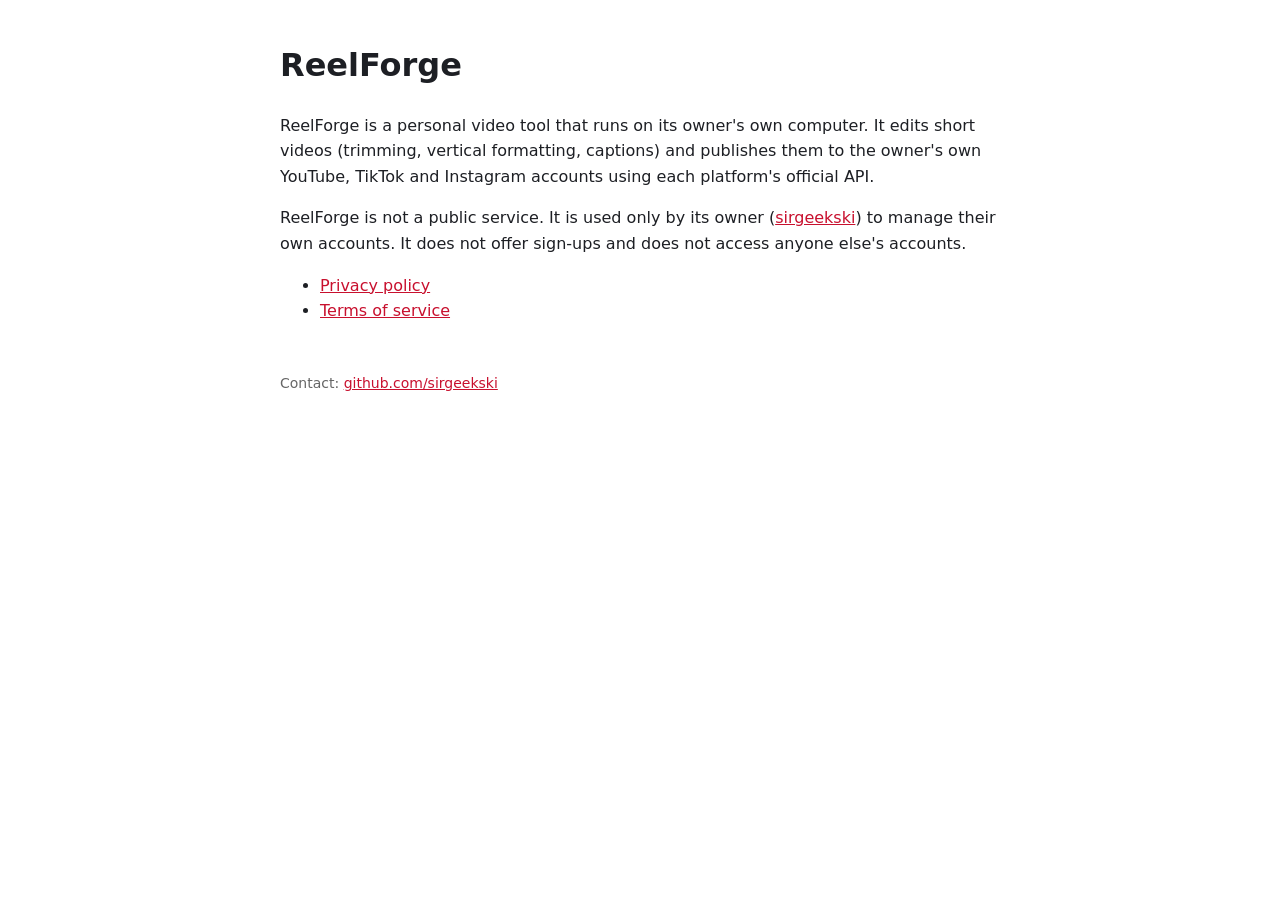
==== index.html @ de7cf2fb "Add files via upload" ====
<!doctype html>
<html lang="en">
<head>
<meta charset="utf-8">
<meta name="viewport" content="width=device-width, initial-scale=1">
<title>ReelForge</title>
<style>
body { font-family: system-ui, sans-serif; max-width: 720px; margin: 40px auto; padding: 0 16px; line-height: 1.6; color: #1d1f24; background: #fff; }
a { color: #c8102e; }
footer { margin-top: 48px; font-size: 14px; color: #666; }
</style>
</head>
<body>
<h1>ReelForge</h1>
<p>ReelForge is a personal video tool that runs on its owner's own computer. It edits short videos (trimming,
vertical formatting, captions) and publishes them to the owner's own YouTube, TikTok and Instagram accounts
using each platform's official API.</p>
<p>ReelForge is not a public service. It is used only by its owner (<a href="https://github.com/sirgeekski">sirgeekski</a>)
to manage their own accounts. It does not offer sign-ups and does not access anyone else's accounts.</p>
<ul>
<li><a href="privacy.html">Privacy policy</a></li>
<li><a href="terms.html">Terms of service</a></li>
</ul>
<footer>Contact: <a href="https://github.com/sirgeekski">github.com/sirgeekski</a></footer>
</body>
</html>
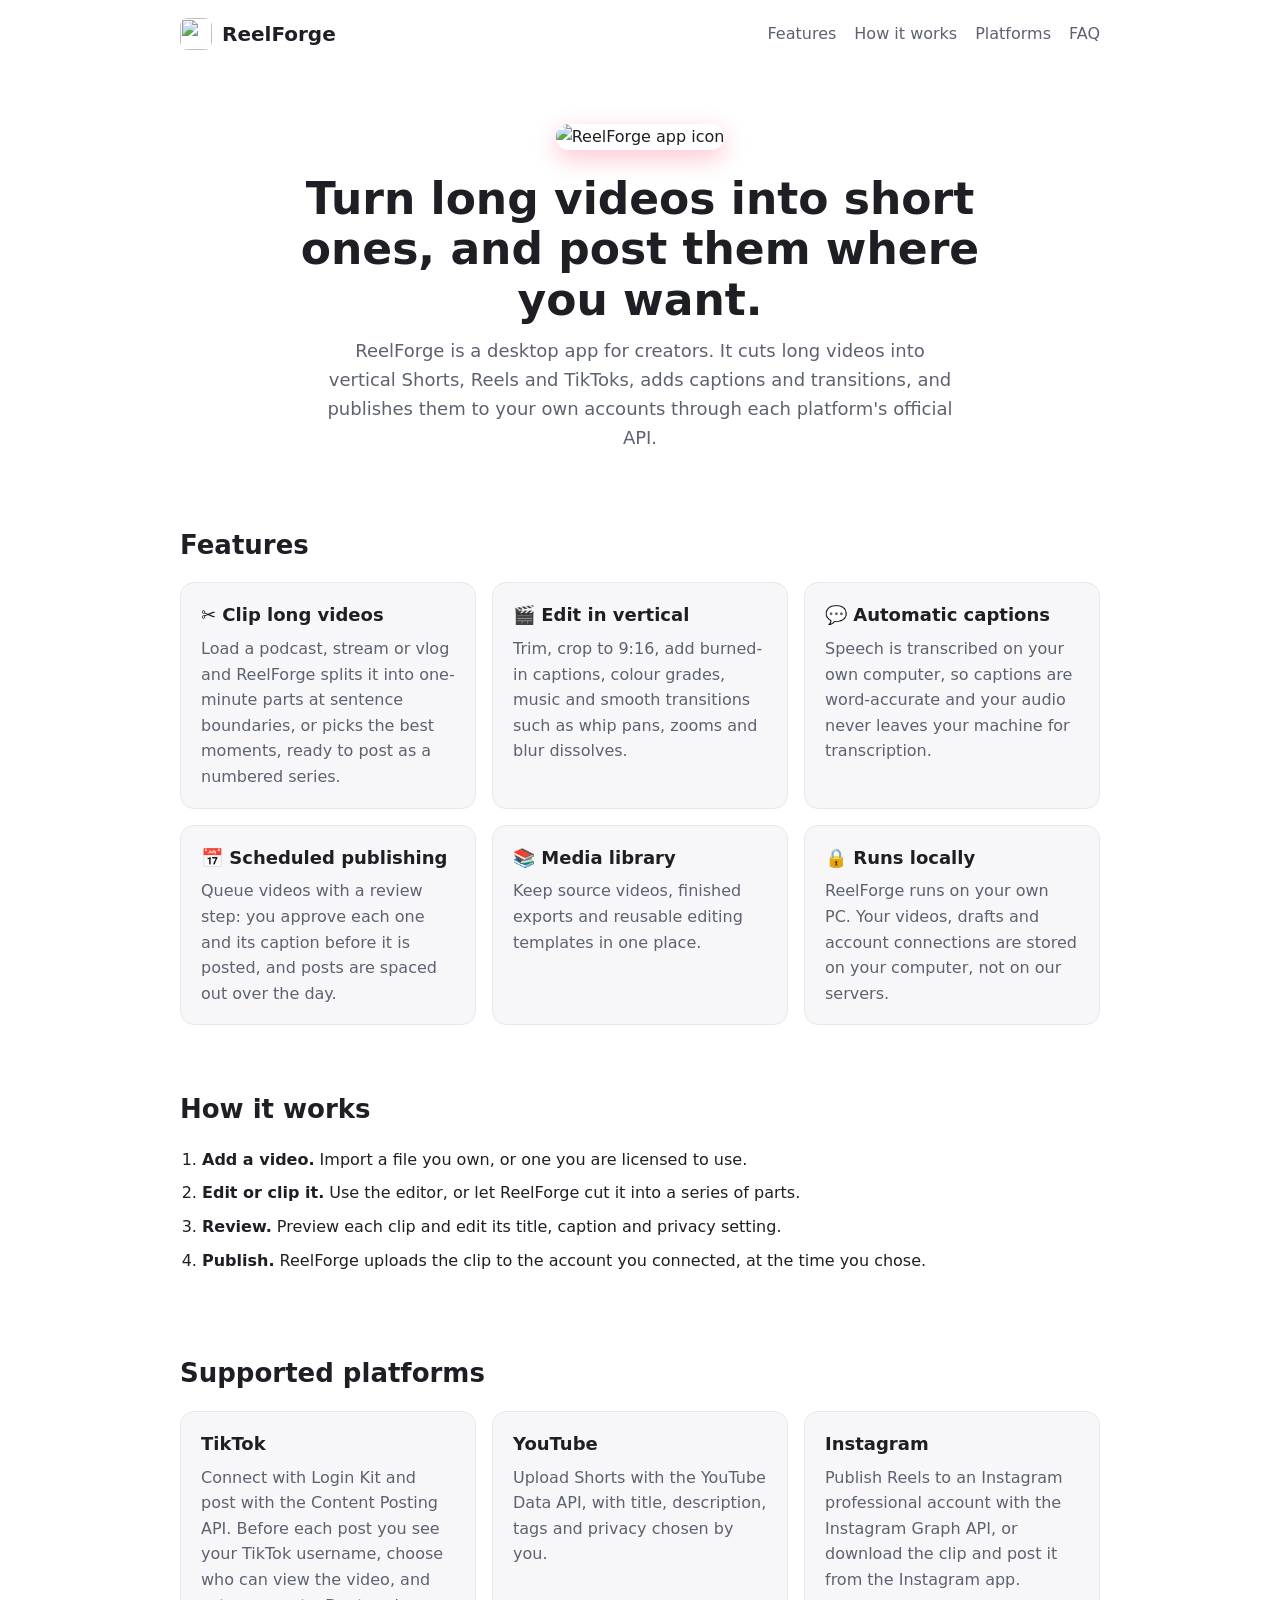
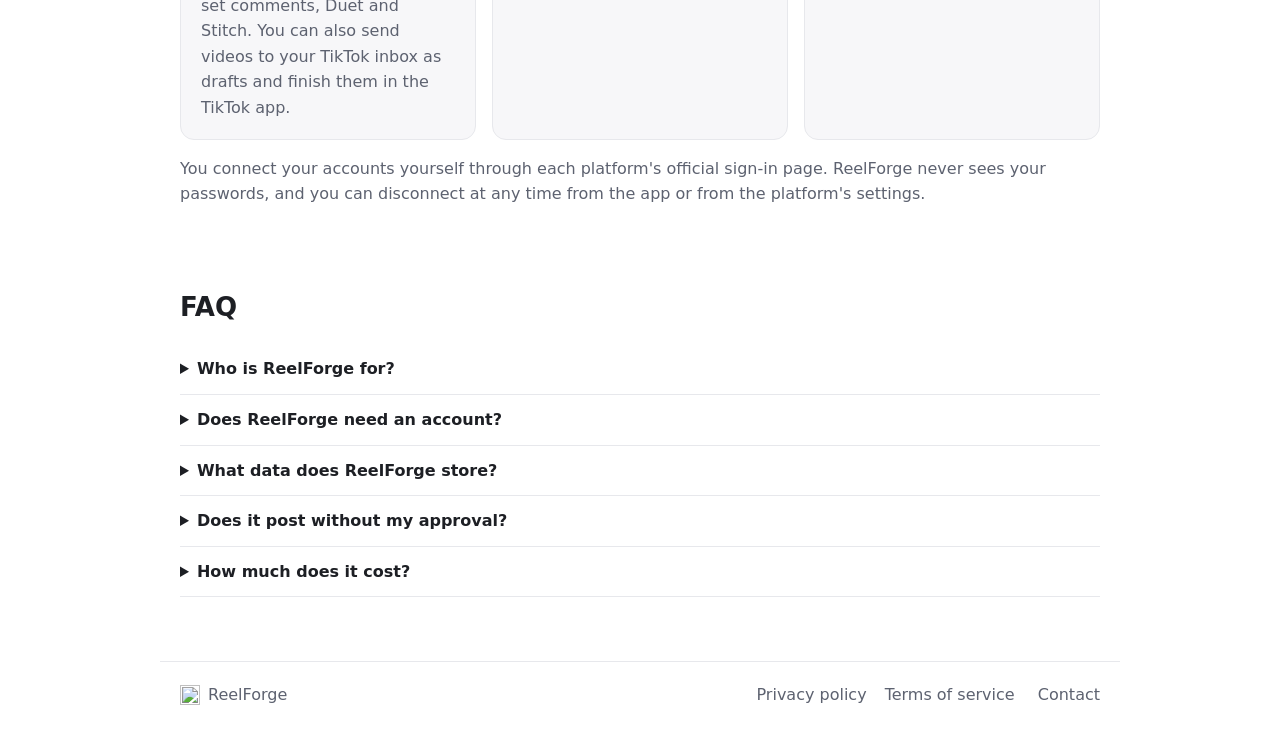
==== commit f9064208: "Full website: features, FAQ, matching favicon" ====
--- a/index.html
+++ b/index.html
@@ -3,24 +3,88 @@
 <head>
 <meta charset="utf-8">
 <meta name="viewport" content="width=device-width, initial-scale=1">
-<title>ReelForge</title>
-<style>
-body { font-family: system-ui, sans-serif; max-width: 720px; margin: 40px auto; padding: 0 16px; line-height: 1.6; color: #1d1f24; background: #fff; }
-a { color: #c8102e; }
-footer { margin-top: 48px; font-size: 14px; color: #666; }
-</style>
+<title>ReelForge – Edit and publish short videos</title>
+<meta name="description" content="ReelForge is a desktop app that turns long videos into short vertical clips and publishes them to your own YouTube, TikTok and Instagram accounts.">
+<link rel="icon" href="favicon.ico" sizes="48x48">
+<link rel="icon" type="image/png" href="app-icon.png">
+<link rel="apple-touch-icon" href="apple-touch-icon.png">
+<link rel="stylesheet" href="style.css">
 </head>
 <body>
-<h1>ReelForge</h1>
-<p>ReelForge is a personal video tool that runs on its owner's own computer. It edits short videos (trimming,
-vertical formatting, captions) and publishes them to the owner's own YouTube, TikTok and Instagram accounts
-using each platform's official API.</p>
-<p>ReelForge is not a public service. It is used only by its owner (<a href="https://github.com/sirgeekski">sirgeekski</a>)
-to manage their own accounts. It does not offer sign-ups and does not access anyone else's accounts.</p>
-<ul>
-<li><a href="privacy.html">Privacy policy</a></li>
-<li><a href="terms.html">Terms of service</a></li>
-</ul>
-<footer>Contact: <a href="https://github.com/sirgeekski">github.com/sirgeekski</a></footer>
+<header class="top">
+  <a class="brand" href="index.html"><img src="app-icon.png" alt="" width="32" height="32">ReelForge</a>
+  <nav><a href="#features">Features</a><a href="#how">How it works</a><a href="#platforms">Platforms</a><a href="#faq">FAQ</a></nav>
+</header>
+
+<main>
+<section class="hero">
+  <img src="app-icon.png" alt="ReelForge app icon" width="96" height="96">
+  <h1>Turn long videos into short ones, and post them where you want.</h1>
+  <p>ReelForge is a desktop app for creators. It cuts long videos into vertical Shorts, Reels and TikToks, adds
+  captions and transitions, and publishes them to your own accounts through each platform's official API.</p>
+</section>
+
+<section id="features">
+  <h2>Features</h2>
+  <div class="grid">
+    <div class="card"><h3>✂ Clip long videos</h3><p>Load a podcast, stream or vlog and ReelForge splits it into
+    one-minute parts at sentence boundaries, or picks the best moments, ready to post as a numbered series.</p></div>
+    <div class="card"><h3>🎬 Edit in vertical</h3><p>Trim, crop to 9:16, add burned-in captions, colour grades,
+    music and smooth transitions such as whip pans, zooms and blur dissolves.</p></div>
+    <div class="card"><h3>💬 Automatic captions</h3><p>Speech is transcribed on your own computer, so captions
+    are word-accurate and your audio never leaves your machine for transcription.</p></div>
+    <div class="card"><h3>📅 Scheduled publishing</h3><p>Queue videos with a review step: you approve each one and
+    its caption before it is posted, and posts are spaced out over the day.</p></div>
+    <div class="card"><h3>📚 Media library</h3><p>Keep source videos, finished exports and reusable editing
+    templates in one place.</p></div>
+    <div class="card"><h3>🔒 Runs locally</h3><p>ReelForge runs on your own PC. Your videos, drafts and account
+    connections are stored on your computer, not on our servers.</p></div>
+  </div>
+</section>
+
+<section id="how">
+  <h2>How it works</h2>
+  <ol class="steps">
+    <li><strong>Add a video.</strong> Import a file you own, or one you are licensed to use.</li>
+    <li><strong>Edit or clip it.</strong> Use the editor, or let ReelForge cut it into a series of parts.</li>
+    <li><strong>Review.</strong> Preview each clip and edit its title, caption and privacy setting.</li>
+    <li><strong>Publish.</strong> ReelForge uploads the clip to the account you connected, at the time you chose.</li>
+  </ol>
+</section>
+
+<section id="platforms">
+  <h2>Supported platforms</h2>
+  <div class="grid">
+    <div class="card"><h3>TikTok</h3><p>Connect with Login Kit and post with the Content Posting API. Before each
+    post you see your TikTok username, choose who can view the video, and set comments, Duet and Stitch.
+    You can also send videos to your TikTok inbox as drafts and finish them in the TikTok app.</p></div>
+    <div class="card"><h3>YouTube</h3><p>Upload Shorts with the YouTube Data API, with title, description, tags and
+    privacy chosen by you.</p></div>
+    <div class="card"><h3>Instagram</h3><p>Publish Reels to an Instagram professional account with the Instagram
+    Graph API, or download the clip and post it from the Instagram app.</p></div>
+  </div>
+  <p class="note">You connect your accounts yourself through each platform's official sign-in page. ReelForge never
+  sees your passwords, and you can disconnect at any time from the app or from the platform's settings.</p>
+</section>
+
+<section id="faq">
+  <h2>FAQ</h2>
+  <details><summary>Who is ReelForge for?</summary><p>Creators who repurpose their own long-form videos into short
+  clips. It is currently used by its developer to manage their own channels.</p></details>
+  <details><summary>Does ReelForge need an account?</summary><p>No. There is no ReelForge account or login. You
+  only sign in to the platforms you want to post to, on their own websites.</p></details>
+  <details><summary>What data does ReelForge store?</summary><p>Only what it needs to post for you, stored on your
+  computer. See the <a href="privacy.html">privacy policy</a>.</p></details>
+  <details><summary>Does it post without my approval?</summary><p>Not unless you turn the review step off. By
+  default every clip waits for you to approve it and its caption.</p></details>
+  <details><summary>How much does it cost?</summary><p>ReelForge is free to use.</p></details>
+</section>
+</main>
+
+<footer>
+  <div><img src="app-icon.png" alt="" width="20" height="20"> ReelForge</div>
+  <nav><a href="privacy.html">Privacy policy</a><a href="terms.html">Terms of service</a>
+  <a href="https://github.com/sirgeekski">Contact</a></nav>
+</footer>
 </body>
 </html>
--- a/style.css
+++ b/style.css
@@ -0,0 +1,30 @@
+:root { --red: #ff3d5a; --ink: #1d1f24; --muted: #5d6270; --line: #e7e8ec; --bg: #fff; --soft: #f7f7f9; }
+* { box-sizing: border-box; }
+body { margin: 0; font-family: system-ui, -apple-system, "Segoe UI", sans-serif; line-height: 1.6; color: var(--ink); background: var(--bg); }
+a { color: #c8102e; }
+.top, footer, main, .legal { max-width: 960px; margin: 0 auto; padding: 0 20px; }
+.top { display: flex; align-items: center; justify-content: space-between; gap: 16px; padding-top: 18px; padding-bottom: 18px; flex-wrap: wrap; }
+.brand { display: flex; align-items: center; gap: 10px; font-weight: 700; font-size: 20px; color: var(--ink); text-decoration: none; }
+.brand img { border-radius: 8px; }
+.top nav a, footer nav a { margin-left: 18px; color: var(--muted); text-decoration: none; }
+.top nav a:hover, footer nav a:hover { color: var(--ink); }
+.hero { text-align: center; padding: 56px 0 40px; }
+.hero img { border-radius: 22px; box-shadow: 0 8px 24px rgba(255, 61, 90, .3); }
+.hero h1 { font-size: clamp(28px, 5vw, 44px); line-height: 1.15; margin: 24px auto 12px; max-width: 760px; }
+.hero p { color: var(--muted); font-size: 18px; max-width: 640px; margin: 0 auto; }
+section { padding: 32px 0; }
+h2 { font-size: 26px; margin: 0 0 16px; }
+.grid { display: grid; grid-template-columns: repeat(auto-fit, minmax(260px, 1fr)); gap: 16px; }
+.card { background: var(--soft); border: 1px solid var(--line); border-radius: 14px; padding: 18px 20px; }
+.card h3 { margin: 0 0 6px; font-size: 18px; }
+.card p { margin: 0; color: var(--muted); }
+.steps { padding-left: 22px; }
+.steps li { margin-bottom: 8px; }
+.note { color: var(--muted); margin-top: 16px; }
+details { border-bottom: 1px solid var(--line); padding: 12px 0; }
+summary { cursor: pointer; font-weight: 600; }
+footer { display: flex; justify-content: space-between; align-items: center; flex-wrap: wrap; gap: 12px; border-top: 1px solid var(--line); padding-top: 20px; padding-bottom: 32px; margin-top: 32px; color: var(--muted); }
+footer div { display: flex; align-items: center; gap: 8px; }
+footer nav a:first-child { margin-left: 0; }
+.legal { max-width: 760px; padding-bottom: 40px; }
+@media (max-width: 560px) { .top nav a { margin: 0 14px 0 0; } }
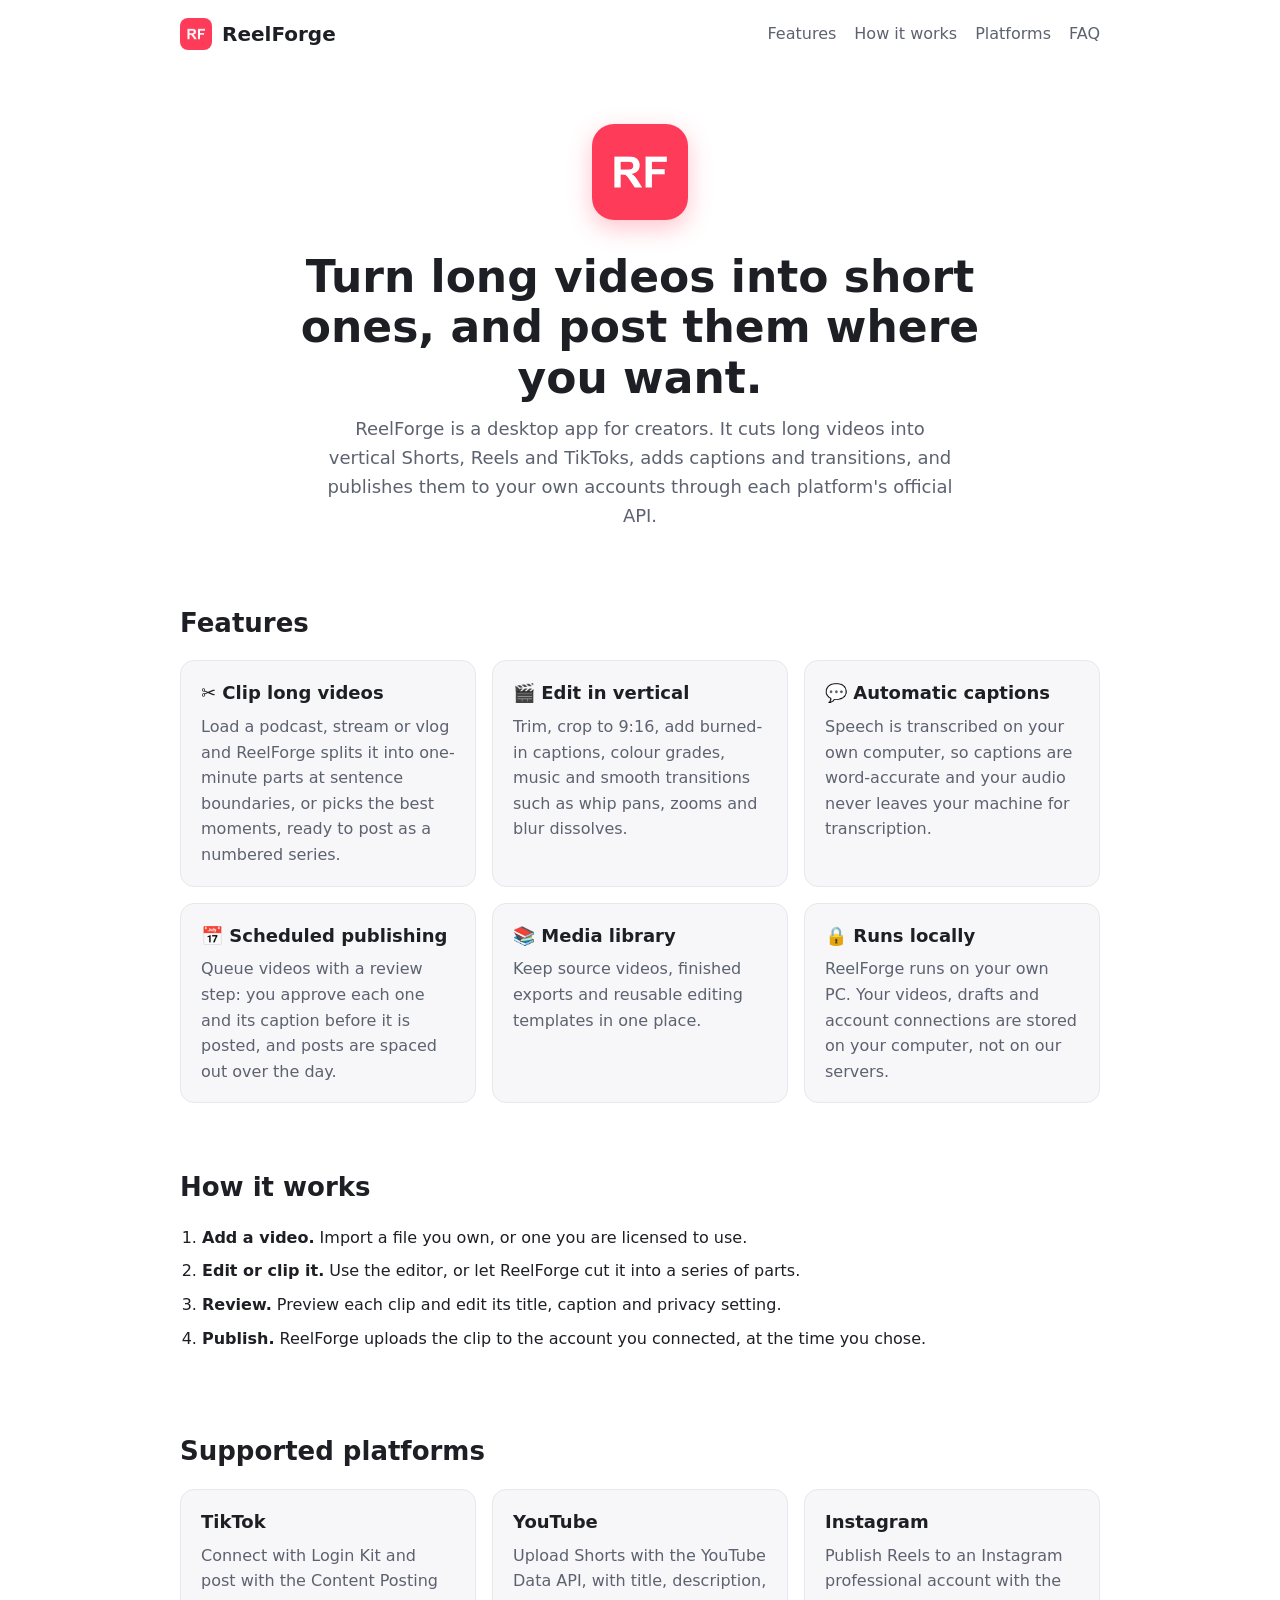
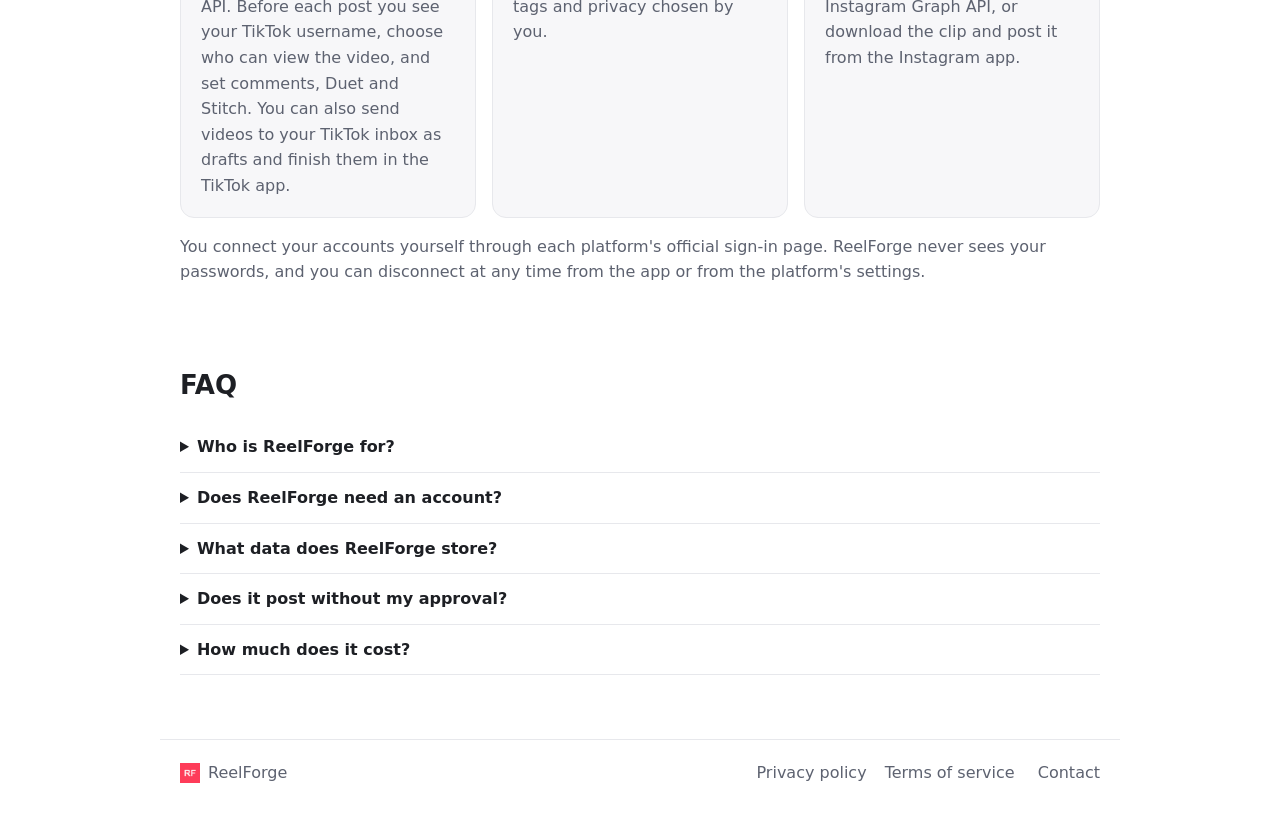
==== commit 7f61c19a: "Use the live RF icon for favicon and page images" ====
--- a/index.html
+++ b/index.html
@@ -6,19 +6,19 @@
 <title>ReelForge – Edit and publish short videos</title>
 <meta name="description" content="ReelForge is a desktop app that turns long videos into short vertical clips and publishes them to your own YouTube, TikTok and Instagram accounts.">
 <link rel="icon" href="favicon.ico" sizes="48x48">
-<link rel="icon" type="image/png" href="app-icon.png">
+<link rel="icon" type="image/png" href="apple-touch-icon.png">
 <link rel="apple-touch-icon" href="apple-touch-icon.png">
 <link rel="stylesheet" href="style.css">
 </head>
 <body>
 <header class="top">
-  <a class="brand" href="index.html"><img src="app-icon.png" alt="" width="32" height="32">ReelForge</a>
+  <a class="brand" href="index.html"><img src="apple-touch-icon.png" alt="" width="32" height="32">ReelForge</a>
   <nav><a href="#features">Features</a><a href="#how">How it works</a><a href="#platforms">Platforms</a><a href="#faq">FAQ</a></nav>
 </header>
 
 <main>
 <section class="hero">
-  <img src="app-icon.png" alt="ReelForge app icon" width="96" height="96">
+  <img src="apple-touch-icon.png" alt="ReelForge app icon" width="96" height="96">
   <h1>Turn long videos into short ones, and post them where you want.</h1>
   <p>ReelForge is a desktop app for creators. It cuts long videos into vertical Shorts, Reels and TikToks, adds
   captions and transitions, and publishes them to your own accounts through each platform's official API.</p>
@@ -82,7 +82,7 @@
 </main>
 
 <footer>
-  <div><img src="app-icon.png" alt="" width="20" height="20"> ReelForge</div>
+  <div><img src="apple-touch-icon.png" alt="" width="20" height="20"> ReelForge</div>
   <nav><a href="privacy.html">Privacy policy</a><a href="terms.html">Terms of service</a>
   <a href="https://github.com/sirgeekski">Contact</a></nav>
 </footer>
